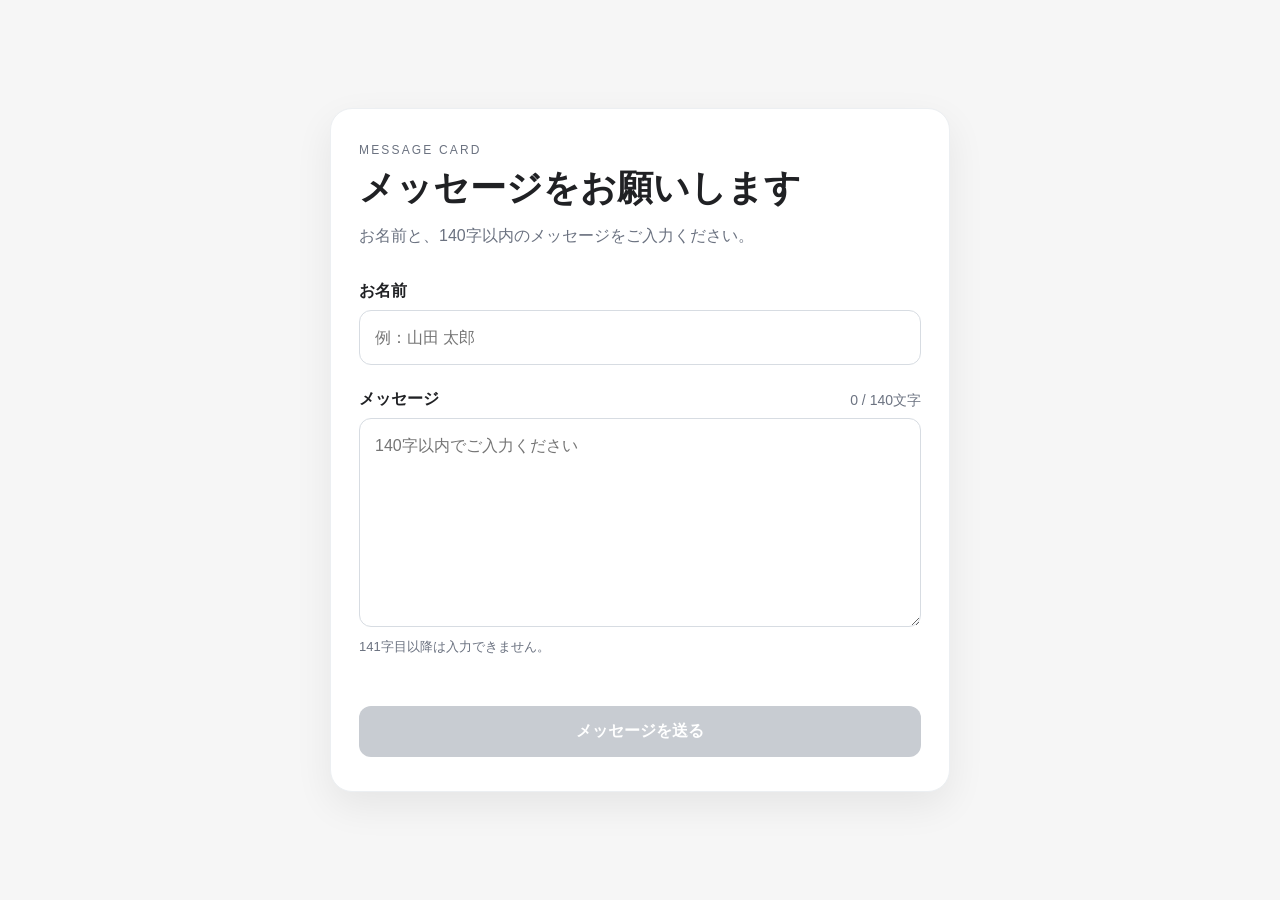
==== index.html @ 05e74a72 "Add files via upload" ====
<!DOCTYPE html>
<html lang="ja">
<head>
  <meta charset="UTF-8">
  <meta name="viewport" content="width=device-width, initial-scale=1.0">
  <title>寄せ書きメッセージ</title>
  <link rel="stylesheet" href="style.css">
</head>
<body>
  <main class="page">
    <section class="card" aria-labelledby="page-title">
      <p class="eyebrow">MESSAGE CARD</p>
      <h1 id="page-title">メッセージをお願いします</h1>
      <p class="intro">
        お名前と、140字以内のメッセージをご入力ください。
      </p>

      <form id="messageForm" novalidate>
        <div class="field">
          <label for="name">お名前</label>
          <input
            id="name"
            name="name"
            type="text"
            maxlength="40"
            autocomplete="name"
            placeholder="例：山田 太郎"
            required
          >
        </div>

        <div class="field">
          <div class="label-row">
            <label for="message">メッセージ</label>
            <span id="counter" class="counter" aria-live="polite">0 / 140文字</span>
          </div>

          <textarea
            id="message"
            name="message"
            maxlength="140"
            rows="7"
            placeholder="140字以内でご入力ください"
            required
          ></textarea>
          <p class="help">141字目以降は入力できません。</p>
        </div>

        <p id="formMessage" class="form-message" role="status" aria-live="polite"></p>

        <button id="submitButton" type="submit" disabled>
          メッセージを送る
        </button>
      </form>

      <section id="successPanel" class="success-panel" hidden>
        <div class="success-mark" aria-hidden="true">✓</div>
        <h2>送信しました</h2>
        <p>ご協力ありがとうございました。</p>
      </section>
    </section>
  </main>

  <script src="app.js"></script>
</body>
</html>
---- style.css ----
* {
  box-sizing: border-box;
}

:root {
  --bg: #f6f6f6;
  --surface: #ffffff;
  --text: #202124;
  --muted: #6b7280;
  --border: #d7dce2;
  --accent: #303846;
  --disabled: #c8ccd2;
  --danger: #b42318;
  --success: #137333;
}

html {
  font-family:
    -apple-system, BlinkMacSystemFont, "Segoe UI",
    "Hiragino Kaku Gothic ProN", "Yu Gothic", Meiryo, sans-serif;
  color: var(--text);
  background: var(--bg);
}

body {
  margin: 0;
}

.page {
  min-height: 100vh;
  display: grid;
  place-items: center;
  padding: 28px 16px;
}

.card {
  width: min(100%, 620px);
  background: var(--surface);
  border: 1px solid #eceff2;
  border-radius: 22px;
  padding: 34px 28px;
  box-shadow: 0 14px 38px rgba(0, 0, 0, 0.07);
}

.eyebrow {
  margin: 0 0 8px;
  font-size: 12px;
  letter-spacing: 0.18em;
  color: var(--muted);
}

h1 {
  margin: 0;
  font-size: clamp(26px, 6vw, 36px);
  line-height: 1.25;
}

.intro {
  margin: 12px 0 30px;
  line-height: 1.8;
  color: var(--muted);
}

.field + .field {
  margin-top: 24px;
}

label {
  display: block;
  margin-bottom: 8px;
  font-weight: 700;
}

.label-row {
  display: flex;
  align-items: end;
  justify-content: space-between;
  gap: 16px;
}

.label-row label {
  margin-bottom: 8px;
}

.counter {
  margin-bottom: 8px;
  font-size: 14px;
  color: var(--muted);
  white-space: nowrap;
}

input,
textarea {
  width: 100%;
  border: 1px solid var(--border);
  border-radius: 12px;
  padding: 14px 15px;
  font: inherit;
  line-height: 1.6;
  color: inherit;
  background: #fff;
  outline: none;
  transition: border-color 0.15s, box-shadow 0.15s;
}

textarea {
  resize: vertical;
  min-height: 170px;
}

input:focus,
textarea:focus {
  border-color: #7c8798;
  box-shadow: 0 0 0 3px rgba(48, 56, 70, 0.08);
}

.help {
  margin: 7px 0 0;
  font-size: 13px;
  color: var(--muted);
}

.form-message {
  min-height: 24px;
  margin: 18px 0 8px;
  color: var(--danger);
  line-height: 1.5;
}

button {
  width: 100%;
  border: 0;
  border-radius: 12px;
  padding: 15px 18px;
  font: inherit;
  font-weight: 700;
  color: #fff;
  background: var(--accent);
  cursor: pointer;
  transition: opacity 0.15s, transform 0.05s;
}

button:active:not(:disabled) {
  transform: translateY(1px);
}

button:disabled {
  background: var(--disabled);
  cursor: not-allowed;
}

.success-panel {
  text-align: center;
  padding: 36px 10px 12px;
}

.success-mark {
  width: 56px;
  height: 56px;
  margin: 0 auto 18px;
  display: grid;
  place-items: center;
  border-radius: 999px;
  background: #e6f4ea;
  color: var(--success);
  font-size: 28px;
  font-weight: 700;
}

.success-panel h2 {
  margin: 0 0 10px;
  font-size: 28px;
}

.success-panel p {
  margin: 0;
  color: var(--muted);
}

@media (max-width: 520px) {
  .card {
    padding: 28px 20px;
    border-radius: 18px;
  }

  textarea {
    min-height: 190px;
  }
}
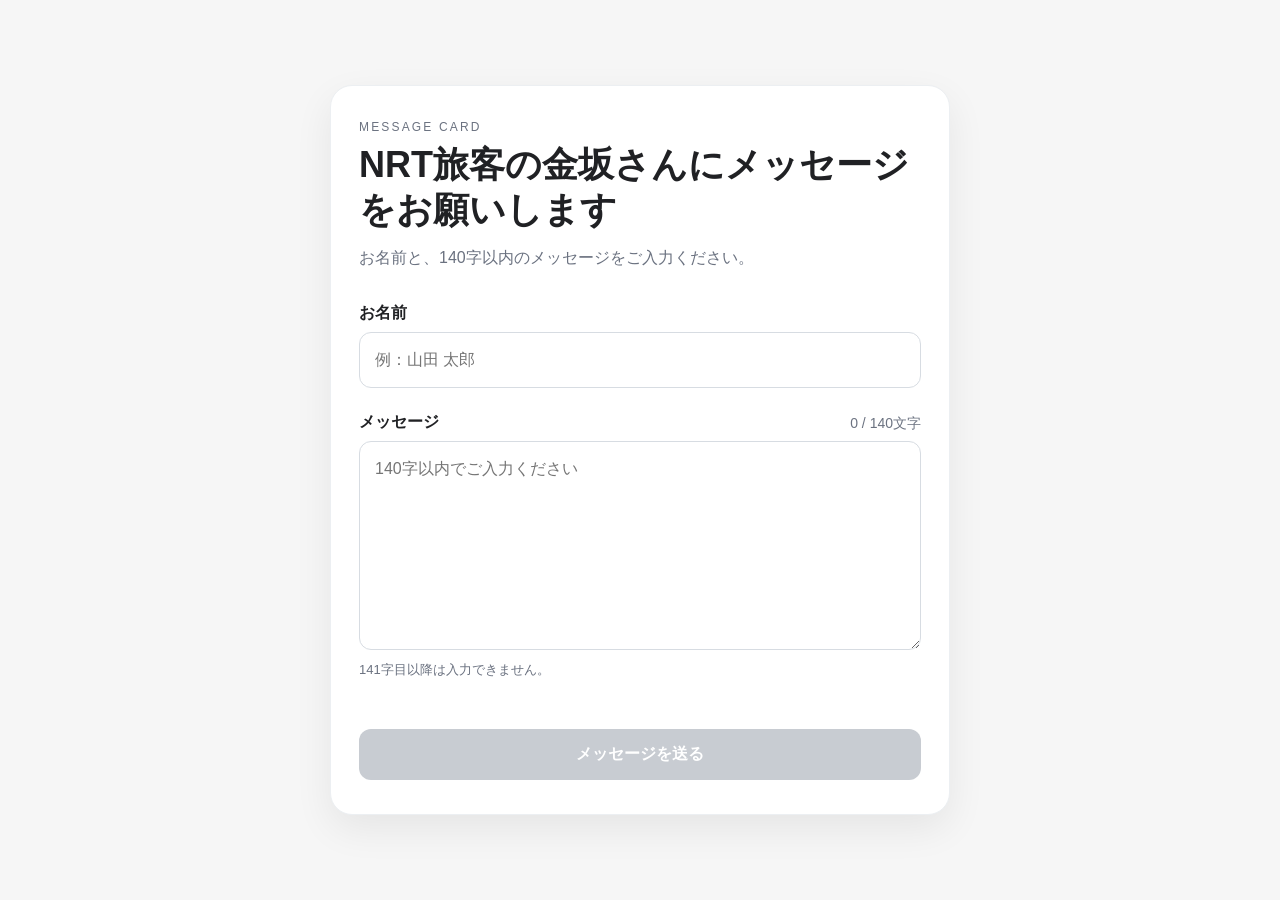
==== commit ae13a805: "index.html" ====
--- a/index.html
+++ b/index.html
@@ -10,7 +10,7 @@
   <main class="page">
     <section class="card" aria-labelledby="page-title">
       <p class="eyebrow">MESSAGE CARD</p>
-      <h1 id="page-title">メッセージをお願いします</h1>
+      <h1 id="page-title">NRT旅客の金坂さんにメッセージをお願いします</h1>
       <p class="intro">
         お名前と、140字以内のメッセージをご入力ください。
       </p>
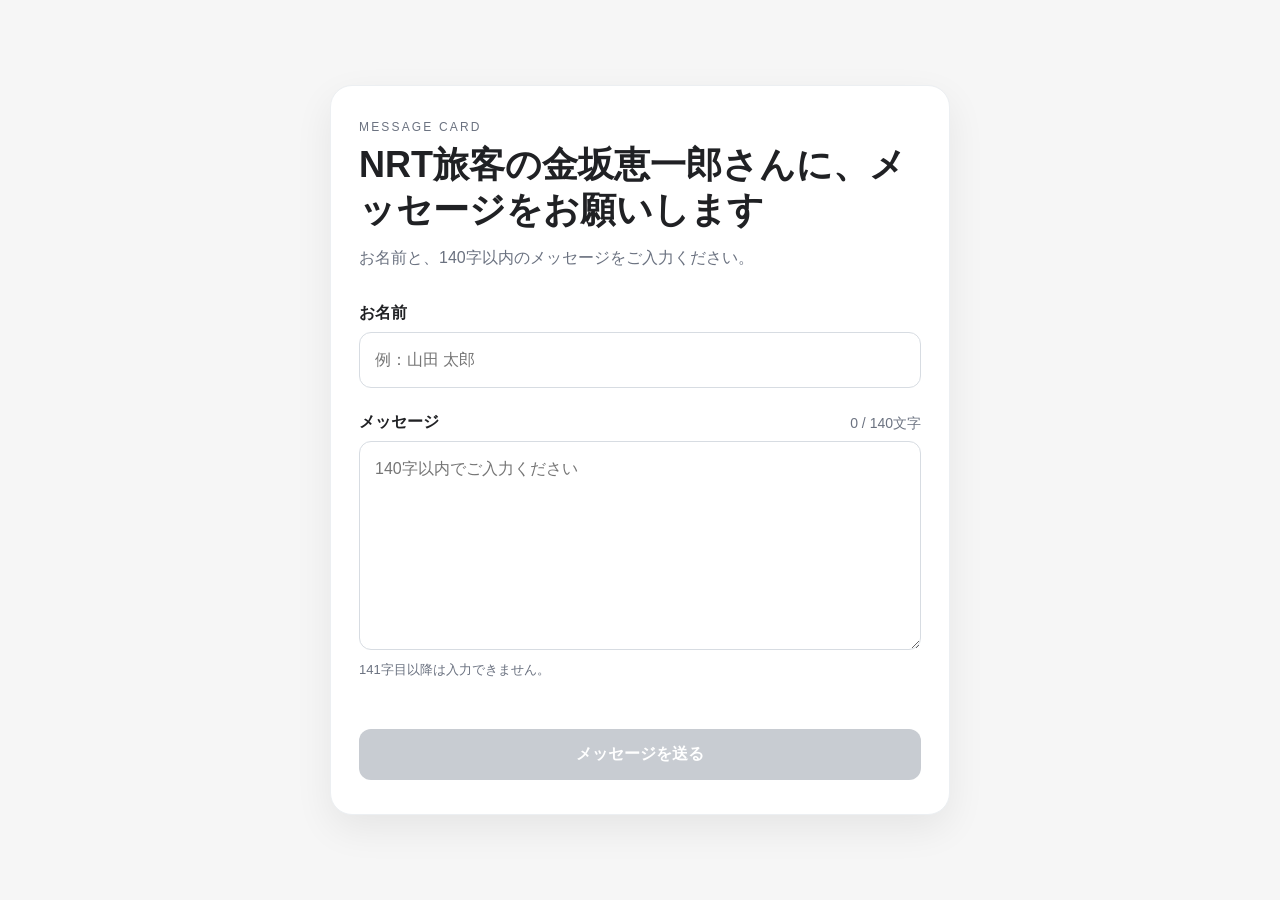
==== commit a5c815b5: "index.html" ====
--- a/index.html
+++ b/index.html
@@ -10,7 +10,7 @@
   <main class="page">
     <section class="card" aria-labelledby="page-title">
       <p class="eyebrow">MESSAGE CARD</p>
-      <h1 id="page-title">NRT旅客の金坂さんにメッセージをお願いします</h1>
+      <h1 id="page-title">NRT旅客の金坂恵一郎さんに、メッセージをお願いします</h1>
       <p class="intro">
         お名前と、140字以内のメッセージをご入力ください。
       </p>
